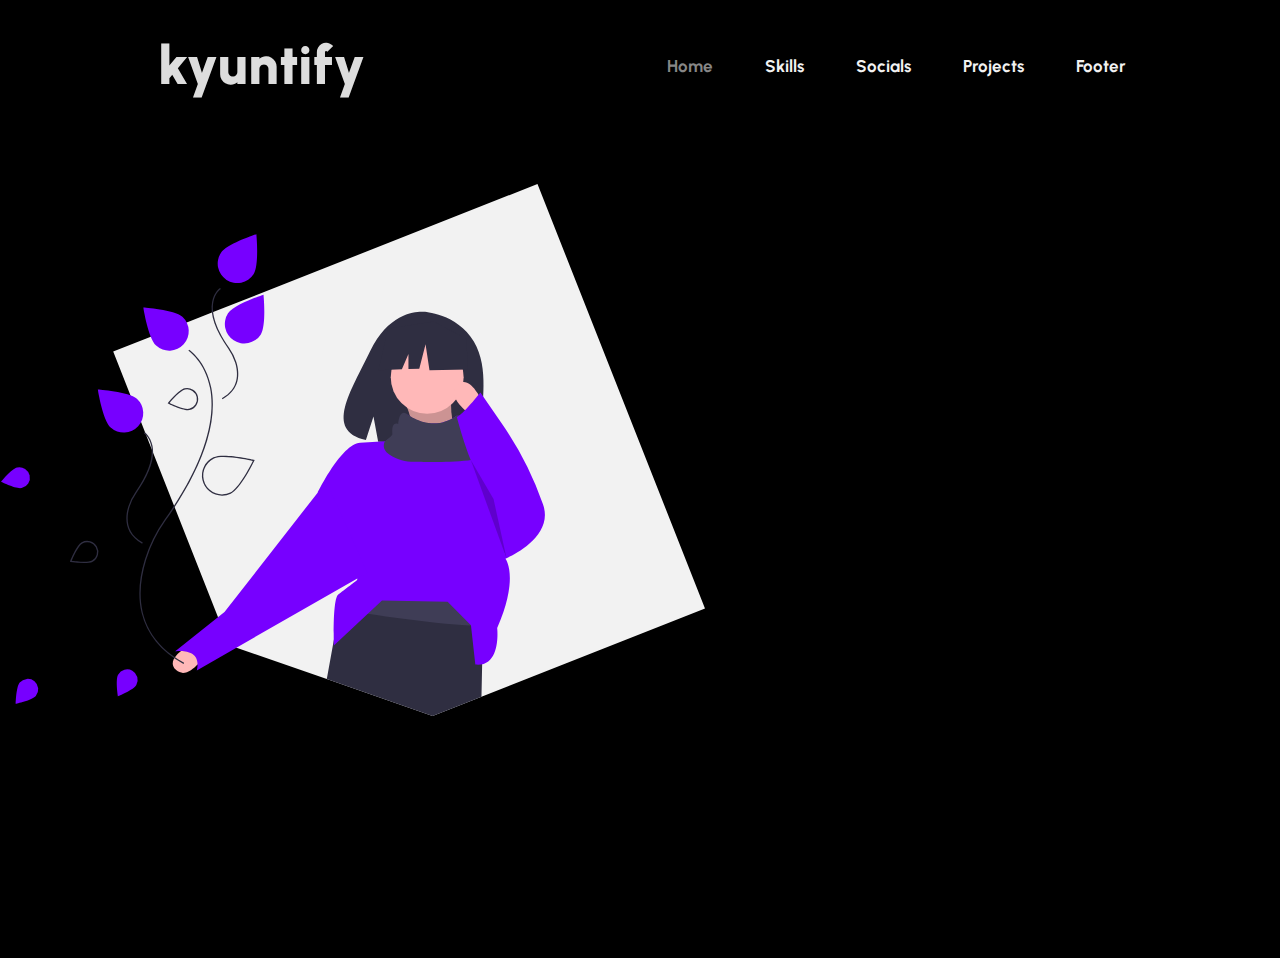
==== index.html @ 6872073b "Update index.html" ====
<!DOCTYPE html>
<html lang="en">
<head>
    <meta charset="UTF-8">
    <meta http-equiv="X-UA-Compatible" content="IE=edge">
    <meta name="viewport" content="width=device-width, initial-scale=1.0">
    <link rel="stylesheet" href="/css/styles.css">
    <link rel="icon" type="image/x-icon" href="/images/kyuntifylogo.png">
    <link type="text/css" rel="stylesheet" id="dark-mode-custom-link" style="transition-duration: 0.5s;">
    <link type="text/css" rel="stylesheet" id="dark-mode-general-link" style="transition-duration: 0.5s;">
    <style lang="en" type="text/css" id="dark-mode-custom-style" style="transition-duration: 0.5s;"></style>
    <style lang="en" type="text/css" id="dark-mode-native-style" style="transition-duration: 0.5s;"></style>
    <link rel="preconnect" href="https://fonts.googleapis.com">
<link rel="preconnect" href="https://fonts.gstatic.com" crossorigin>
<link href="https://fonts.googleapis.com/css2?family=Urbanist:wght@400;700;900&display=swap" rel="stylesheet">

<!-- Embed Properties -->
<meta name="theme-color" content="#36393f">
<!-- Primary Emb Properties -->
<title>Home</title>
<meta name="title" content="Kyuntify | About Kyung & more">
<meta name="description" content="A website about Kyung and for publicizing your projects.">
<!-- open graph / facebook -->
<meta property="og:type" content="website">
<meta property="og:url" content="https://kyung.tk/">
<meta property="og:title" content="Kyuntify | About kyung & more">
<meta property="og:description" content="A website about Kyung and for publicizing your projects.">
<!-- Twitter -->
<meta property="twitter:card" content="summary_large_image">
<meta property="twitter:url" content="https://kyung.tk/">
<meta property="twitter:title" content="Kyuntify | About kyung & more">
<meta property="twitter:description" content="A website about Kyung and for publicizing your projects.">

</head>
<body class="scroll">
    <!-- Navbar -->
    <section id="navbar">
    <div class="topnav">
        <div class="holder1">
        <span id="cont">kyuntify</span>
    </div>
    <div class="holder">
        <a href="#hero" class="active">Home</a>
        <a href="#skills"">Skills</a>
        <a href="#socials">Socials</a>
        <a href="/">Projects</a>
        <a href="/">Footer</a>
    </div>
    </div>
</section>
<!-- End of Navbar -->

<!-- Hero -->
<section id="hero">
    <div spellcheck="false" class="one">
        <h1 class="main-title">
                I'm not
                <a class="mt-highlight">just</a>
                <br>
                a programmer. 
                <br>
                I'm 
                <a class="mt-highlight">more</a>.
        </h1>
        <img class="imgmain" src="/images/mainimg.svg" alt="Fall Related" style="max-width: 50%;">
        </div>
    </section>
    <!-- End of Hero Section -->

    <!-- Skills -->
    <section id="skills">
        <div class="two">
            <h1 class="main-title">
                Slay uwu
            </h1>
        </div>
    </section>
</body>

<script src="/javascript/app.js"></script>
</body>
</html>
---- css/styles.css ----
* {
    margin: 0;
    padding: 0;
    box-sizing: border-box;
    font-family: 'Urbanist', sans-serif;
    background-color: #000;
}

*::selection {
    background-color: #fff;
    color: #000;
}

/* Custom ScrollBar*/

.scroll {
    overflow: overlay;
  }
  
  .scroll::-webkit-scrollbar {
    inline-size: 11px;
  }
  
  .scroll::-webkit-scrollbar-track {
  
  }
  
  .scroll::-webkit-scrollbar-thumb {
    background-image: linear-gradient(to bottom, #0000FF,#7700FF);
    border-radius: 10px;
    border-block: none;
    border: 4px solid transparent;
    background-clip: padding-box;
    -webkit-transition: border 0.2s ease;
  }
  
  .scroll::-webkit-scrollbar-thumb:hover {
    background: rgb(131, 130, 130);
    border-radius: 10px;
    border-block: none;
    inline-size: 13px;
    border: 2px solid transparent;
    background-clip: padding-box;
  }
  
  .scroll::-webkit-scrollbar:hover {
    background-color: #28282ece;
  }

  /* End of Custom ScrollBar */

  /* Navbar */

  .active2 {
    display: none;
  }
  
  .topnav2 a {
    display: none;
  }
  
  .text {
    color: #f2f2f2;
  }
  
  .hmater {
    width: 100vw;
  }
  
  .topnav {
    background-color: rgba(47, 37, 72, 0);
    font-family: 'Urbanist';
    font-weight: bold;
    display: grid;
    position: fixed;
    width: 100%;
    top: 0;
    left: 0;
    padding: 33px 0px;
    backdrop-filter: blur(0px);
    z-index: 2;
    transition: backdrop-filter 0.3s, background-color 0.3s ease;
  }
  
  .nav-scrolled {
    backdrop-filter: blur(20px);
    background-color: rgba(0,0,0,0.510);
  }
  
  .holder {
    width: fit-content;
    margin-right: 10vw;
    place-self: center end;
    grid-row: 2;
  }
  
  .holder1 {
    display: flex;
    font-size: 6vh;
    width: fit-content;
    margin-left: calc(10vw + 16px);
    place-self: center start;
    grid-row: 2;
  }
  
  .topnav a {
    float: left;
    color: #f2f2f2;
    text-align: center;
    padding: 6px 16px;
    text-decoration: none;
    font-size: 17px;
    margin: 0px 10px;
    border-radius: 20px;
    transition: all;
    transition-duration: 0.2s;
    transition-timing-function: ease-in-out;
  }
  
  .topnav a:hover {
    color: rgb(134, 134, 134);
    border-radius: 20px;
    transition: all;
    transition-duration: 0.2s;
    transition-timing-function: ease-in-out;
  }
  
  .topnav a.active {
    color: rgb(134, 134, 134);
    border-radius: 20px;
    box-shadow: 0px 2px 15px rgb(0, 0, 0);
    transition: all;
    transition-duration: 0.2s;
    transition-timing-function: ease-in-out;
  }
  
  #imghead {
    height: 30px;
    align-self: center;
  }
  
  #cont {
    align-self: center;
    padding-left: 14px;
    color: #ddd;
    font-weight: bolder;
  }

  /* End OF NAVBAR */

.one {
    margin-left: -100vh;
    padding: 0;
    display: flex;
    justify-content: center;
    align-items: center;
    min-height: 100vh;
    color: white;
}

.one a {
  color: #fff;
}

h1 {
    font-size: 10vw;
  }

body{
    display: grid;
    height: 100%;
    place-items: center;
    /* background: #000; */
  }

  .main-title {
    font-size: 3rem;
  }

  .mt-highlight {
    font-size: 3rem;
    font-weight: 800;
    outline: none;
    background: linear-gradient(135deg, #0000FF 0%, #7300ff 25%, #7700FF 50%, #A600FF 75%, #3A00A7 100%);
    background-size: 400%;
    -webkit-background-clip: text;
    -webkit-text-fill-color: transparent; 
    animation: animate 7.5s linear infinite;
  }

  @keyframes animate {
    to {
      background-position: 400%;
    }
  }
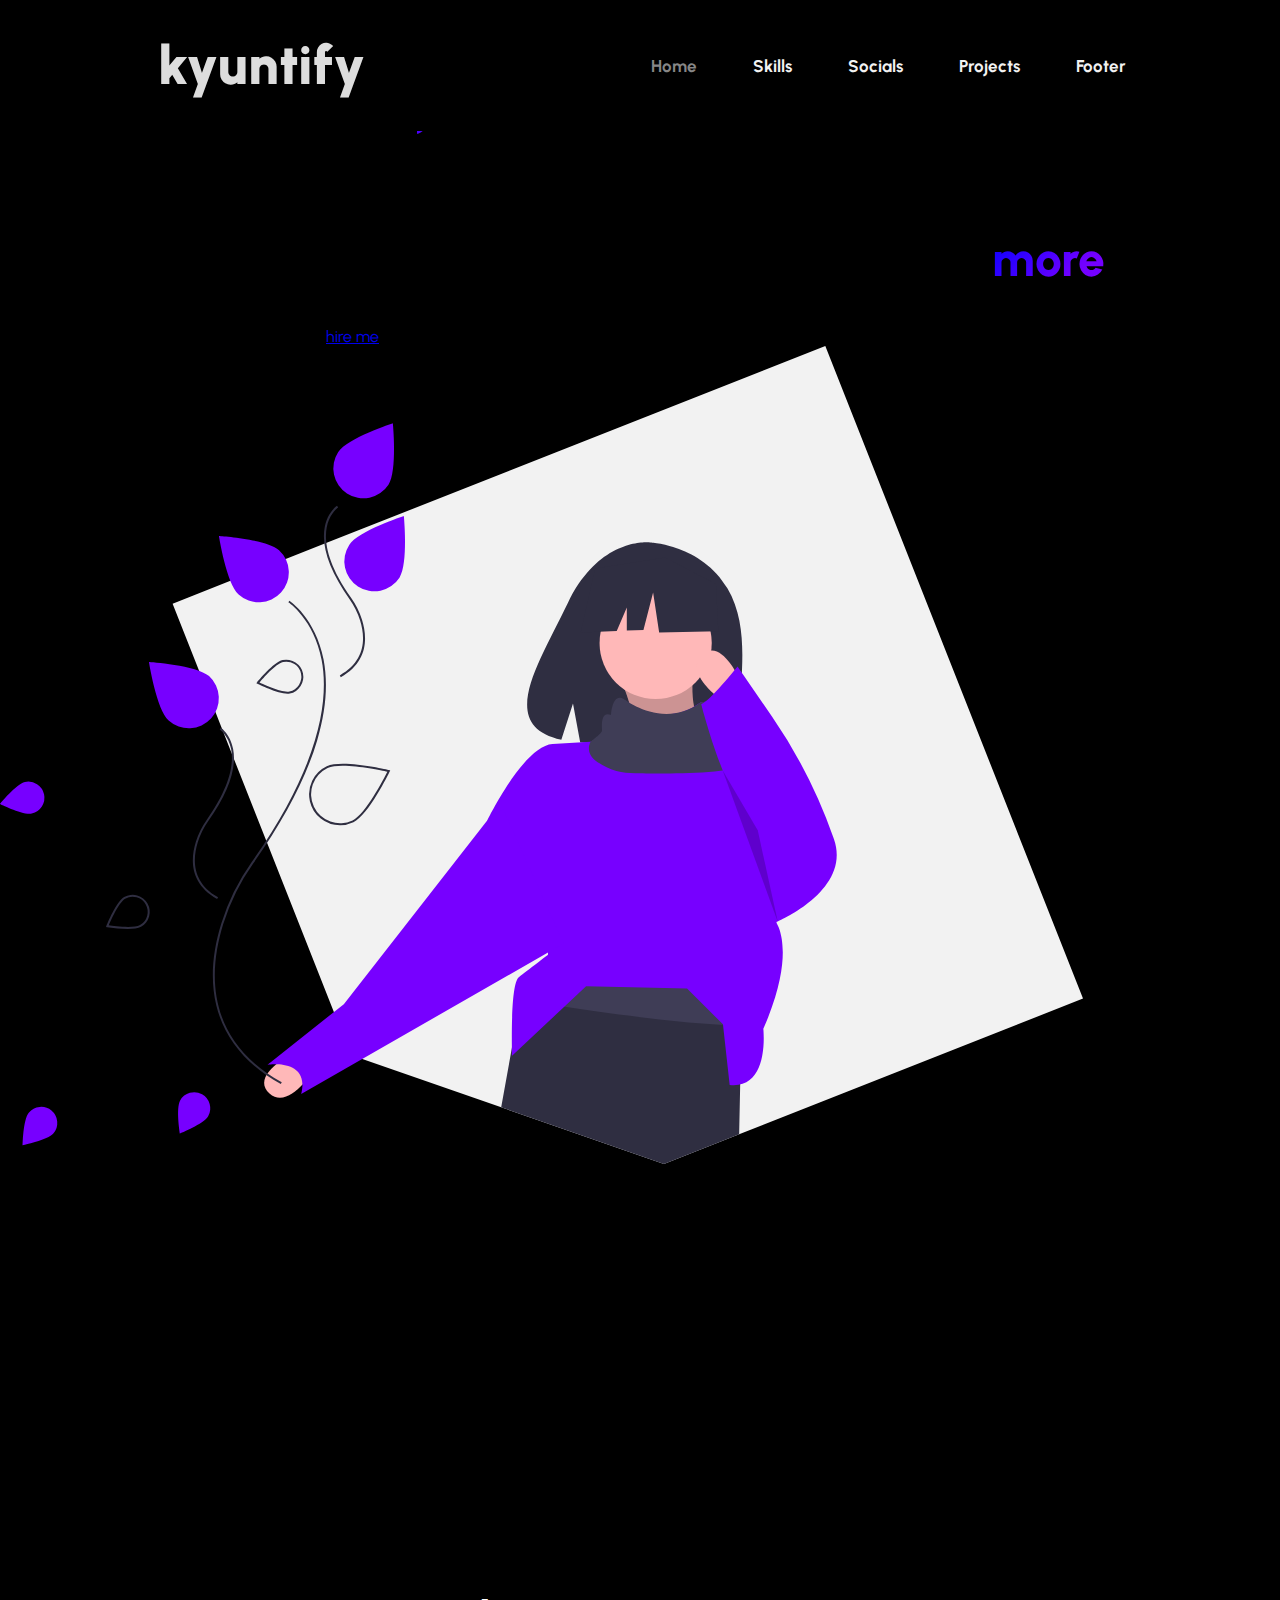
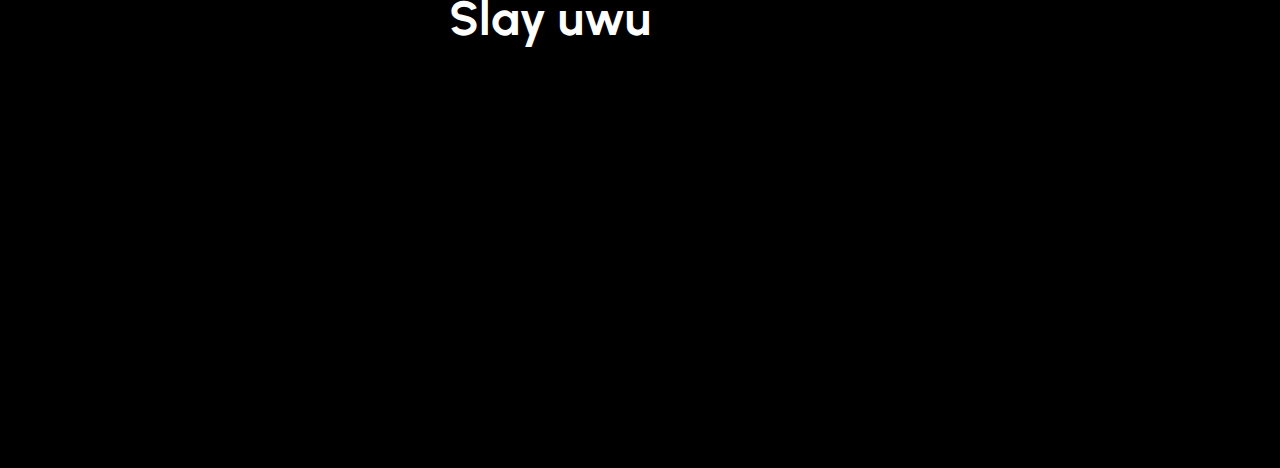
==== commit 656850d3: "Update index.html" ====
--- a/index.html
+++ b/index.html
@@ -13,6 +13,10 @@
     <link rel="preconnect" href="https://fonts.googleapis.com">
 <link rel="preconnect" href="https://fonts.gstatic.com" crossorigin>
 <link href="https://fonts.googleapis.com/css2?family=Urbanist:wght@400;700;900&display=swap" rel="stylesheet">
+<link rel="preconnect" href="https://fonts.googleapis.com">
+<link rel="preconnect" href="https://fonts.gstatic.com" crossorigin>
+<link href="https://fonts.googleapis.com/css2?family=Poppins&family=Urbanist:wght@400;700;900&display=swap" rel="stylesheet">
+
 
 <!-- Embed Properties -->
 <meta name="theme-color" content="#36393f">
@@ -52,19 +56,26 @@
 
 <!-- Hero -->
 <section id="hero">
-    <div spellcheck="false" class="one">
-        <h1 class="main-title">
-                I'm not
-                <a class="mt-highlight">just</a>
-                <br>
-                a programmer. 
-                <br>
-                I'm 
-                <a class="mt-highlight">more</a>.
+<div class="main">
+ <div class="main__container">
+     <div class="main__content">
+         <h1>I'm not
+            <a class="mt-highlight">just</a>
+            a programmer.
+            I'm
+            <a class="mt-highlight">more</a>.
         </h1>
-        <img class="imgmain" src="/images/mainimg.svg" alt="Fall Related" style="max-width: 50%;">
-        </div>
-    </section>
+         <p>I try to be funny y'all. I laugh at my own jokes. Hi I am Kyung. You can call me kyu!
+            I am a student based in Asia. I've been in the programming facilities for about 3 years now
+            (yesyes I have alot of experience thats why you should
+            <a href="/html/hire.html" class="mp-highlight">hire me</a>!) [Definitely Sponsored]</p>
+     </div>
+     <div class="main_img--container">
+         <img src="/images/mainimg.svg" alt="pic" id="main__img">
+     </div>
+ </div>
+</div>
+</section>
     <!-- End of Hero Section -->
 
     <!-- Skills -->
--- a/css/styles.css
+++ b/css/styles.css
@@ -68,7 +68,6 @@
   }
   
   .topnav {
-    background-color: rgba(47, 37, 72, 0);
     font-family: 'Urbanist';
     font-weight: bold;
     display: grid;
@@ -84,7 +83,6 @@
   
   .nav-scrolled {
     backdrop-filter: blur(20px);
-    background-color: rgba(0,0,0,0.510);
   }
   
   .holder {
@@ -104,7 +102,6 @@
   }
   
   .topnav a {
-    float: left;
     color: #f2f2f2;
     text-align: center;
     padding: 6px 16px;
@@ -146,10 +143,10 @@
     font-weight: bolder;
   }
 
-  /* End OF NAVBAR */
-
-.one {
-    margin-left: -100vh;
+  /* END OF NAVBAR */
+
+  /* Hero */
+  .one {
     padding: 0;
     display: flex;
     justify-content: center;
@@ -162,6 +159,11 @@
   color: #fff;
 }
 
+.imgmain {
+  padding-left: 10%;
+  padding-right: none;
+}
+
 h1 {
     font-size: 10vw;
   }
@@ -175,6 +177,7 @@
 
   .main-title {
     font-size: 3rem;
+    margin-left: -20vh;
   }
 
   .mt-highlight {
@@ -193,3 +196,17 @@
       background-position: 400%;
     }
   }
+
+  /* End of hero */
+
+  /* Skill */
+  .two {
+    padding: 0;
+    display: flex;
+    justify-content: center;
+    align-items: center;
+    min-height: 100vh;
+    color: white;
+}
+
+  /* End of Skill */
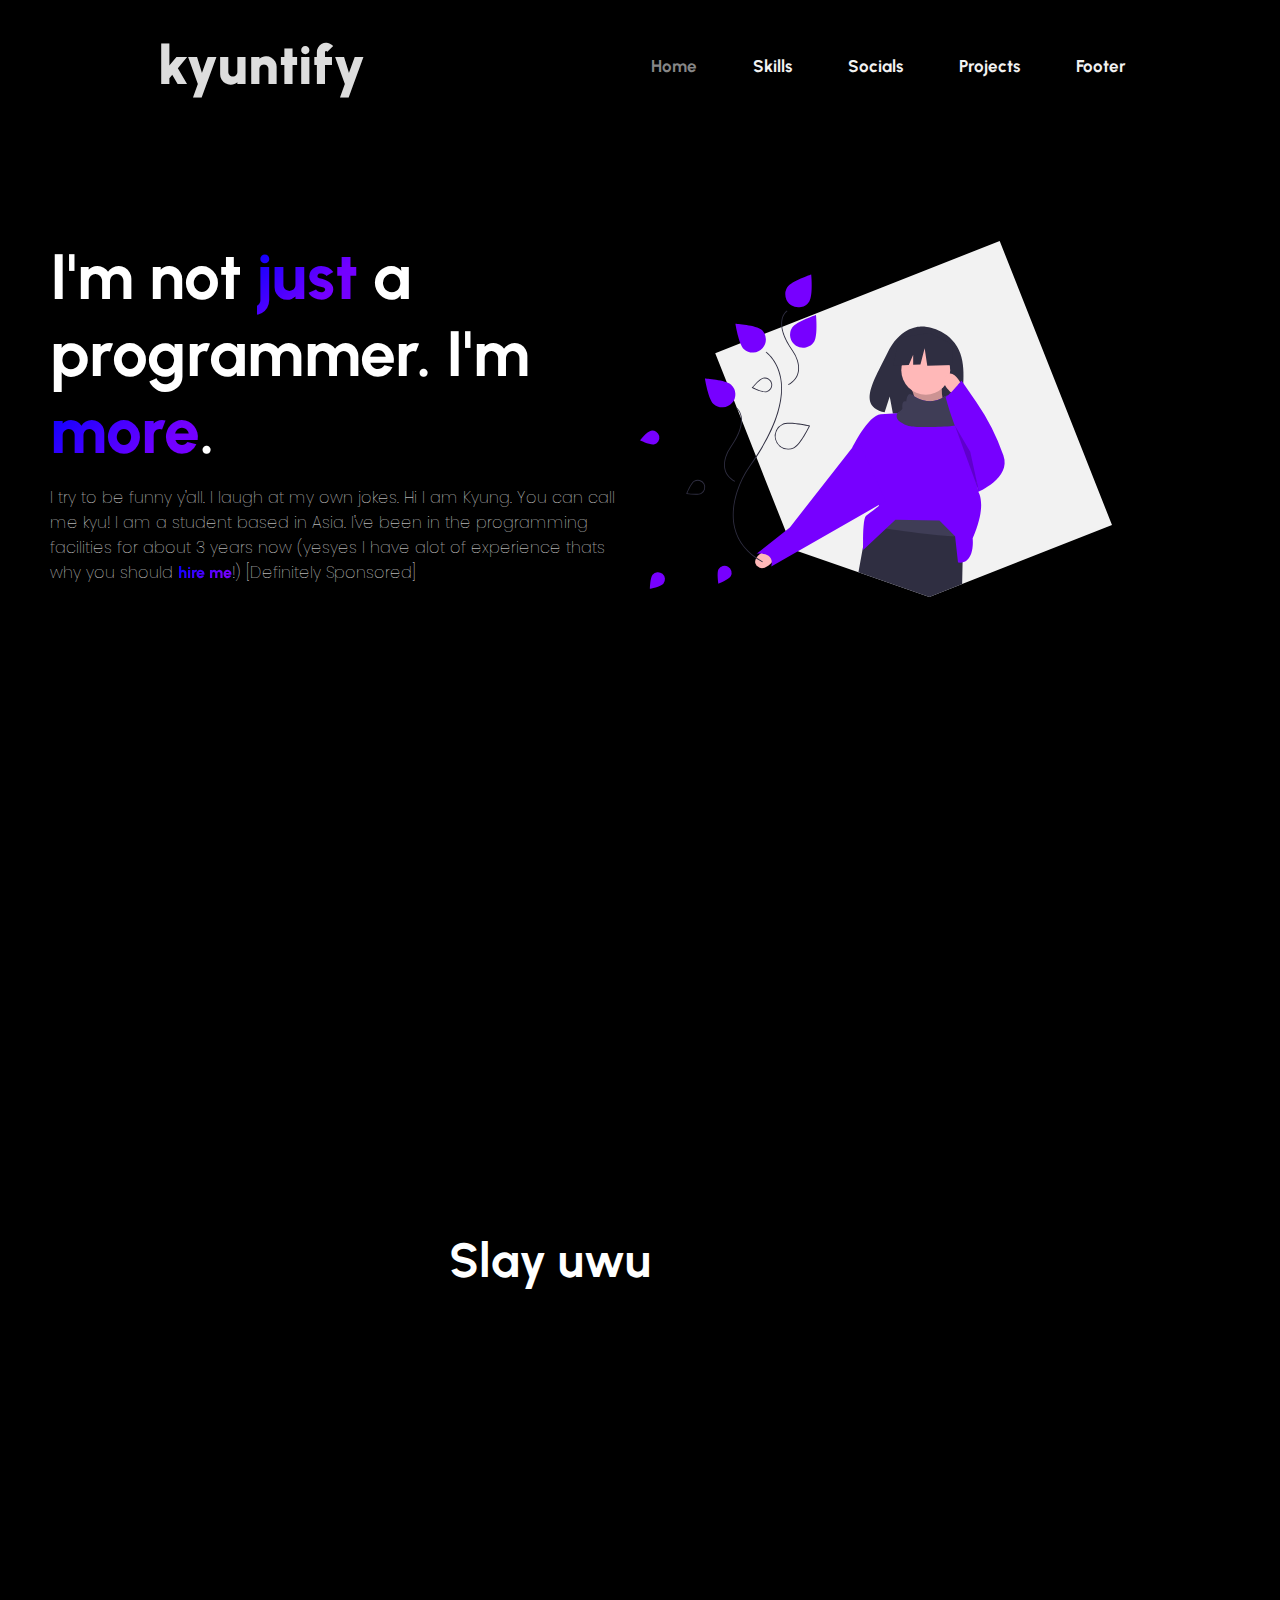
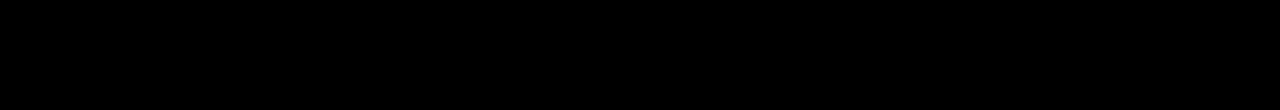
==== commit dff4b80c: "Update index.html" ====
--- a/index.html
+++ b/index.html
@@ -68,7 +68,7 @@
          <p>I try to be funny y'all. I laugh at my own jokes. Hi I am Kyung. You can call me kyu!
             I am a student based in Asia. I've been in the programming facilities for about 3 years now
             (yesyes I have alot of experience thats why you should
-            <a href="/html/hire.html" class="mp-highlight">hire me</a>!) [Definitely Sponsored]</p>
+            <a href="hire.html" class="mp-highlight">hire me</a>!) [Definitely Sponsored]</p>
      </div>
      <div class="main_img--container">
          <img src="/images/mainimg.svg" alt="pic" id="main__img">
--- a/css/styles.css
+++ b/css/styles.css
@@ -2,7 +2,7 @@
     margin: 0;
     padding: 0;
     box-sizing: border-box;
-    font-family: 'Urbanist', sans-serif;
+    font-family: 'Urbanist', 'Poppins', sans-serif;
     background-color: #000;
 }
 
@@ -10,6 +10,14 @@
     background-color: #fff;
     color: #000;
 }
+
+/* Animations */
+
+html {
+  scroll-behavior: smooth;
+}
+
+/* End Of Animations */
 
 /* Custom ScrollBar*/
 
@@ -181,7 +189,7 @@
   }
 
   .mt-highlight {
-    font-size: 3rem;
+    font-size: 4rem;
     font-weight: 800;
     outline: none;
     background: linear-gradient(135deg, #0000FF 0%, #7300ff 25%, #7700FF 50%, #A600FF 75%, #3A00A7 100%);
@@ -191,10 +199,30 @@
     animation: animate 7.5s linear infinite;
   }
 
+  .mp-highlight {
+    font-weight: 800;
+    outline: none;
+    background: linear-gradient(135deg, #0000FF 0%, #7300ff 25%, #7700FF 50%, #A600FF 75%, #3A00A7 100%);
+    background-size: 400%;
+    -webkit-background-clip: text;
+    -webkit-text-fill-color: transparent; 
+    animation: animate 7.5s linear infinite;
+  }
+
+  .mp {
+    margin-top: 1.5rem;
+  }
+
   @keyframes animate {
     to {
       background-position: 400%;
     }
+  }
+
+  .mp {
+    display: block;
+    align-items: center;
+    justify-content: center;
   }
 
   /* End of hero */
@@ -210,3 +238,141 @@
 }
 
   /* End of Skill */
+
+  /* Tsting Hero */
+
+.main__container {
+    display: grid;
+    grid-template-columns: 1fr 1fr;
+    align-items: center;
+    justify-self: center;
+    margin: 0 auto;
+    height: 90vh;
+    color: #fff;
+    z-index: 1;
+    width: 100%;
+    max-width: 1300px;
+    padding: 0 50px
+}
+
+.main__content h1 {
+    margin-top: 2rem;
+    font-size: 4rem;
+    color: #fff;
+    background-size: 100%;
+}
+
+
+.main__content p {
+    margin-top: 1rem;
+    margin-bottom: 20px;
+    font-size: 2ren;
+    font-family: 'Poppins';
+    font-weight: 100;
+    color: #fff
+}
+
+
+.main__btn {
+    font-size: 1ren;
+    background-image: linear-gradient(to top, #f77862 0%, #f35196 100%);
+    padding: 14px 32px;
+    border: none;
+    border-radius: 4px;
+    color: #fff;
+    margin-top: 2ren;
+    cursor: pointer;
+    position: relative;
+    transition: all 0.35s;
+    outline: none;
+}
+
+.main__btn a {
+    position: relative;
+    z-index: 2;
+    color: #fff;
+    text-decoration: none;
+}
+
+.main__btn:after {
+    position: absolute;
+    content: '';
+    top: 0;
+    left: 0;
+    width: 0;
+    height: 100%;
+    background: #4837ff;
+    transition: all 0.35s;
+    border-radius: 4px;
+}
+
+.main__btn:hover {
+    color: #fff;
+}
+
+.main_btn:hover:after {
+    width: 100%;
+}
+
+.main__img--container {
+    text-align: center;
+}
+
+#main__img {
+    margin-top: 2rem;
+    height: 80%;
+    width: 80%;
+}
+
+@media screen and (max-width: 768px) {
+    .main__container {
+        display: grid;
+        grid-template-columns: auto;
+        align-items: center;
+        width: 100%;
+        margin: 0 auto;
+        height: 90vh;
+    }
+
+    .main__content {
+        text-align: center;
+        margin-bottom: 4rem;
+    }
+
+    .main__content h1 {
+        font-size: 2.5rem;
+        margin-top: 2rem;
+    }
+
+    .main__content h2 {
+        font-size: 3rem;
+    }
+
+    .main__content p {
+        margin-top: 1rem;
+        font-size: 1.5rem;
+    }
+}
+
+@media screen and (max-width: 480px) {
+    .main__content h1 {
+        font-size: 2rem;
+        margin-top: 3rem;
+    }
+
+    .main__content h2 {
+        font-size: 2rem;
+    }
+
+    .main__content p {
+        margin-top: 2rem;
+        font-size: 1.5rem;
+    }
+
+    .main__btn {
+        padding: 12px 36px;
+        margin: 2.5rem 0;
+    }
+}
+
+  /* End of test */
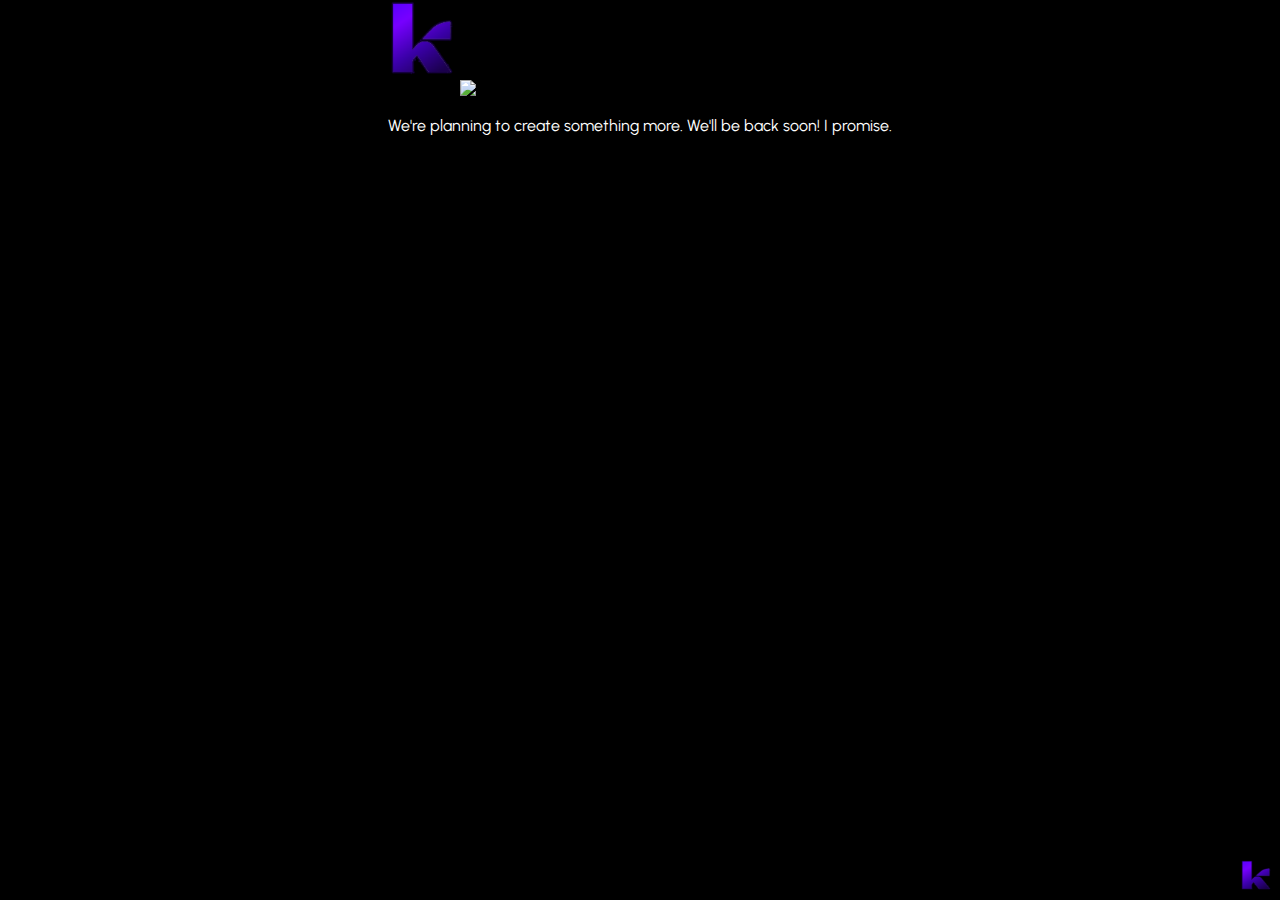
==== commit 7413de80: "Update index.html" ====
--- a/index.html
+++ b/index.html
@@ -37,55 +37,25 @@
 
 </head>
 <body class="scroll">
-    <!-- Navbar -->
-    <section id="navbar">
-    <div class="topnav">
-        <div class="holder1">
-        <span id="cont">kyuntify</span>
+<div class="gowrapper">
+    <div class="startofsthnew">
+        <img src="/images/kyuntifylogo.png" style="max-height: 5rem;
+        margin-bottom: 1rem;">
+        <img src="/images/stargaze.png" style="max-height: 5rem;
+        max-width: 110vw;">
+        <p style="margin-top: 1rem;
+        text-align: center;
+        color: #fff;">
+            We're planning to create something more. We'll be back soon! I promise.
+        </p>
     </div>
-    <div class="holder">
-        <a href="#hero" class="active">Home</a>
-        <a href="#skills"">Skills</a>
-        <a href="#socials">Socials</a>
-        <a href="/">Projects</a>
-        <a href="/">Footer</a>
-    </div>
-    </div>
-</section>
-<!-- End of Navbar -->
-
-<!-- Hero -->
-<section id="hero">
-<div class="main">
- <div class="main__container">
-     <div class="main__content">
-         <h1>I'm not
-            <a class="mt-highlight">just</a>
-            a programmer.
-            I'm
-            <a class="mt-highlight">more</a>.
-        </h1>
-         <p>I try to be funny y'all. I laugh at my own jokes. Hi I am Kyung. You can call me kyu!
-            I am a student based in Asia. I've been in the programming facilities for about 3 years now
-            (yesyes I have alot of experience thats why you should
-            <a href="hire.html" class="mp-highlight">hire me</a>!) [Definitely Sponsored]</p>
-     </div>
-     <div class="main_img--container">
-         <img src="/images/mainimg.svg" alt="pic" id="main__img">
-     </div>
- </div>
+    <img src="/images/kyuntifylogo.png" style="position: absolute;
+    bottom: 0.5rem;
+    right: 0.5rem;
+    width: 2rem;
+    height: 2rem;
+    cursor: pointer;">
 </div>
-</section>
-    <!-- End of Hero Section -->
-
-    <!-- Skills -->
-    <section id="skills">
-        <div class="two">
-            <h1 class="main-title">
-                Slay uwu
-            </h1>
-        </div>
-    </section>
 </body>
 
 <script src="/javascript/app.js"></script>
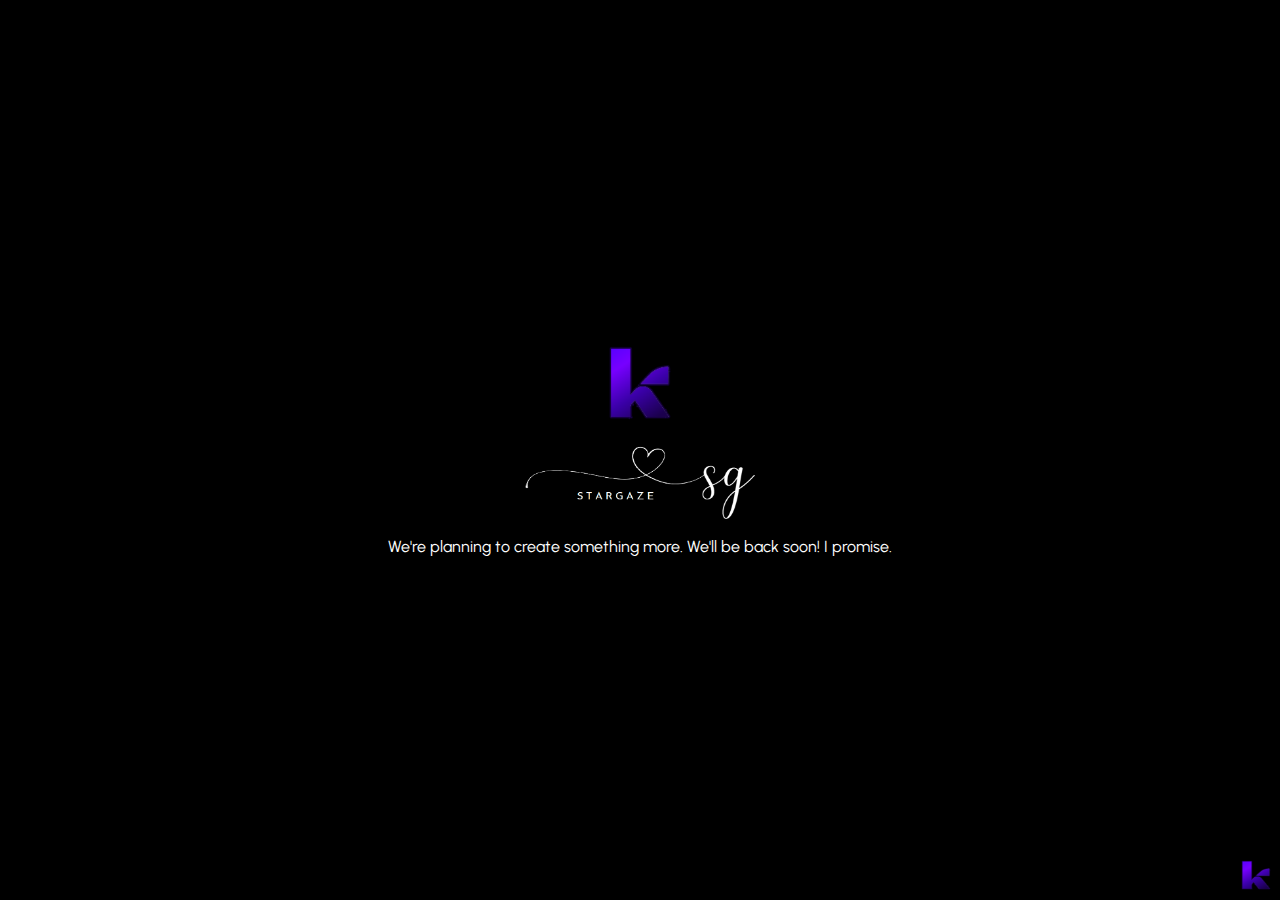
==== commit b741cfc3: "Update index.html" ====
--- a/index.html
+++ b/index.html
@@ -21,7 +21,7 @@
 <!-- Embed Properties -->
 <meta name="theme-color" content="#36393f">
 <!-- Primary Emb Properties -->
-<title>Home</title>
+<title>We will be back! | Kyuntify </title>
 <meta name="title" content="Kyuntify | About Kyung & more">
 <meta name="description" content="A website about Kyung and for publicizing your projects.">
 <!-- open graph / facebook -->
--- a/css/styles.css
+++ b/css/styles.css
@@ -1,14 +1,14 @@
 * {
-    margin: 0;
-    padding: 0;
-    box-sizing: border-box;
-    font-family: 'Urbanist', 'Poppins', sans-serif;
-    background-color: #000;
+  margin: 0;
+  padding: 0;
+  box-sizing: border-box;
+  font-family: "Urbanist", "Poppins", sans-serif;
+  background-color: #000;
 }
 
 *::selection {
-    background-color: #fff;
-    color: #000;
+  background-color: #fff;
+  color: #000;
 }
 
 /* Animations */
@@ -22,145 +22,144 @@
 /* Custom ScrollBar*/
 
 .scroll {
-    overflow: overlay;
-  }
-  
-  .scroll::-webkit-scrollbar {
-    inline-size: 11px;
-  }
-  
-  .scroll::-webkit-scrollbar-track {
-  
-  }
-  
-  .scroll::-webkit-scrollbar-thumb {
-    background-image: linear-gradient(to bottom, #0000FF,#7700FF);
-    border-radius: 10px;
-    border-block: none;
-    border: 4px solid transparent;
-    background-clip: padding-box;
-    -webkit-transition: border 0.2s ease;
-  }
-  
-  .scroll::-webkit-scrollbar-thumb:hover {
-    background: rgb(131, 130, 130);
-    border-radius: 10px;
-    border-block: none;
-    inline-size: 13px;
-    border: 2px solid transparent;
-    background-clip: padding-box;
-  }
-  
-  .scroll::-webkit-scrollbar:hover {
-    background-color: #28282ece;
-  }
-
-  /* End of Custom ScrollBar */
-
-  /* Navbar */
-
-  .active2 {
-    display: none;
-  }
-  
-  .topnav2 a {
-    display: none;
-  }
-  
-  .text {
-    color: #f2f2f2;
-  }
-  
-  .hmater {
-    width: 100vw;
-  }
-  
-  .topnav {
-    font-family: 'Urbanist';
-    font-weight: bold;
-    display: grid;
-    position: fixed;
-    width: 100%;
-    top: 0;
-    left: 0;
-    padding: 33px 0px;
-    backdrop-filter: blur(0px);
-    z-index: 2;
-    transition: backdrop-filter 0.3s, background-color 0.3s ease;
-  }
-  
-  .nav-scrolled {
-    backdrop-filter: blur(20px);
-  }
-  
-  .holder {
-    width: fit-content;
-    margin-right: 10vw;
-    place-self: center end;
-    grid-row: 2;
-  }
-  
-  .holder1 {
-    display: flex;
-    font-size: 6vh;
-    width: fit-content;
-    margin-left: calc(10vw + 16px);
-    place-self: center start;
-    grid-row: 2;
-  }
-  
-  .topnav a {
-    color: #f2f2f2;
-    text-align: center;
-    padding: 6px 16px;
-    text-decoration: none;
-    font-size: 17px;
-    margin: 0px 10px;
-    border-radius: 20px;
-    transition: all;
-    transition-duration: 0.2s;
-    transition-timing-function: ease-in-out;
-  }
-  
-  .topnav a:hover {
-    color: rgb(134, 134, 134);
-    border-radius: 20px;
-    transition: all;
-    transition-duration: 0.2s;
-    transition-timing-function: ease-in-out;
-  }
-  
-  .topnav a.active {
-    color: rgb(134, 134, 134);
-    border-radius: 20px;
-    box-shadow: 0px 2px 15px rgb(0, 0, 0);
-    transition: all;
-    transition-duration: 0.2s;
-    transition-timing-function: ease-in-out;
-  }
-  
-  #imghead {
-    height: 30px;
-    align-self: center;
-  }
-  
-  #cont {
-    align-self: center;
-    padding-left: 14px;
-    color: #ddd;
-    font-weight: bolder;
-  }
-
-  /* END OF NAVBAR */
-
-  /* Hero */
-  .one {
-    padding: 0;
-    display: flex;
-    justify-content: center;
-    align-items: center;
-    min-height: 100vh;
-    color: white;
+  overflow: overlay;
+}
+
+.scroll::-webkit-scrollbar {
+  inline-size: 11px;
+}
+
+.scroll::-webkit-scrollbar-track {
+}
+
+.scroll::-webkit-scrollbar-thumb {
+  background-image: linear-gradient(to bottom, #0000ff, #7700ff);
+  border-radius: 10px;
+  border-block: none;
+  border: 4px solid transparent;
+  background-clip: padding-box;
+  -webkit-transition: border 0.2s ease;
+}
+
+.scroll::-webkit-scrollbar-thumb:hover {
+  background: rgb(131, 130, 130);
+  border-radius: 10px;
+  border-block: none;
+  inline-size: 13px;
+  border: 2px solid transparent;
+  background-clip: padding-box;
+}
+
+.scroll::-webkit-scrollbar:hover {
+  background-color: #28282ece;
+}
+
+/* End of Custom ScrollBar */
+
+/* Navbar */
+
+.active2 {
+  display: none;
+}
+
+.topnav2 a {
+  display: none;
+}
+
+.text {
+  color: #f2f2f2;
+}
+
+.hmater {
+  width: 100vw;
+}
+
+.topnav {
+  font-family: "Urbanist";
+  font-weight: bold;
+  display: grid;
+  position: fixed;
+  width: 100%;
+  top: 0;
+  left: 0;
+  padding: 33px 0px;
+  backdrop-filter: blur(0px);
+  z-index: 2;
+  transition: backdrop-filter 0.3s, background-color 0.3s ease;
+}
+
+.nav-scrolled {
+  backdrop-filter: blur(20px);
+}
+
+.holder {
+  width: fit-content;
+  margin-right: 10vw;
+  place-self: center end;
+  grid-row: 2;
+}
+
+.holder1 {
+  display: flex;
+  font-size: 6vh;
+  width: fit-content;
+  margin-left: calc(10vw + 16px);
+  place-self: center start;
+  grid-row: 2;
+}
+
+.topnav a {
+  color: #f2f2f2;
+  text-align: center;
+  padding: 6px 16px;
+  text-decoration: none;
+  font-size: 17px;
+  margin: 0px 10px;
+  border-radius: 20px;
+  transition: all;
+  transition-duration: 0.2s;
+  transition-timing-function: ease-in-out;
+}
+
+.topnav a:hover {
+  color: rgb(134, 134, 134);
+  border-radius: 20px;
+  transition: all;
+  transition-duration: 0.2s;
+  transition-timing-function: ease-in-out;
+}
+
+.topnav a.active {
+  color: rgb(134, 134, 134);
+  border-radius: 20px;
+  box-shadow: 0px 2px 15px rgb(0, 0, 0);
+  transition: all;
+  transition-duration: 0.2s;
+  transition-timing-function: ease-in-out;
+}
+
+#imghead {
+  height: 30px;
+  align-self: center;
+}
+
+#cont {
+  align-self: center;
+  padding-left: 14px;
+  color: #ddd;
+  font-weight: bolder;
+}
+
+/* END OF NAVBAR */
+
+/* Hero */
+.one {
+  padding: 0;
+  display: flex;
+  justify-content: center;
+  align-items: center;
+  min-height: 100vh;
+  color: white;
 }
 
 .one a {
@@ -173,206 +172,241 @@
 }
 
 h1 {
-    font-size: 10vw;
-  }
-
-body{
+  font-size: 10vw;
+}
+
+body {
+  display: grid;
+  height: 100%;
+  place-items: center;
+  /* background: #000; */
+}
+
+.main-title {
+  font-size: 3rem;
+  margin-left: -20vh;
+}
+
+.mt-highlight {
+  font-size: 4rem;
+  font-weight: 800;
+  outline: none;
+  background: linear-gradient(
+    135deg,
+    #0000ff 0%,
+    #7300ff 25%,
+    #7700ff 50%,
+    #a600ff 75%,
+    #3a00a7 100%
+  );
+  background-size: 400%;
+  -webkit-background-clip: text;
+  -webkit-text-fill-color: transparent;
+  animation: animate 7.5s linear infinite;
+}
+
+.mp-highlight {
+  font-weight: 800;
+  outline: none;
+  background: linear-gradient(
+    135deg,
+    #0000ff 0%,
+    #7300ff 25%,
+    #7700ff 50%,
+    #a600ff 75%,
+    #3a00a7 100%
+  );
+  background-size: 400%;
+  -webkit-background-clip: text;
+  -webkit-text-fill-color: transparent;
+  animation: animate 7.5s linear infinite;
+}
+
+.mp {
+  margin-top: 1.5rem;
+}
+
+@keyframes animate {
+  to {
+    background-position: 400%;
+  }
+}
+
+.mp {
+  display: block;
+  align-items: center;
+  justify-content: center;
+}
+
+/* End of hero */
+
+/* Skill */
+.two {
+  padding: 0;
+  display: flex;
+  justify-content: center;
+  align-items: center;
+  min-height: 100vh;
+  color: white;
+}
+
+/* End of Skill */
+
+/* Tsting Hero */
+
+.main__container {
+  display: grid;
+  grid-template-columns: 1fr 1fr;
+  align-items: center;
+  justify-self: center;
+  margin: 0 auto;
+  height: 90vh;
+  color: #fff;
+  z-index: 1;
+  width: 100%;
+  max-width: 1300px;
+  padding: 0 50px;
+}
+
+.main__content h1 {
+  margin-top: 2rem;
+  font-size: 4rem;
+  color: #fff;
+  background-size: 100%;
+}
+
+.main__content p {
+  margin-top: 1rem;
+  margin-bottom: 20px;
+  font-size: 2ren;
+  font-family: "Poppins";
+  font-weight: 100;
+  color: #fff;
+}
+
+.main__btn {
+  font-size: 1ren;
+  background-image: linear-gradient(to top, #f77862 0%, #f35196 100%);
+  padding: 14px 32px;
+  border: none;
+  border-radius: 4px;
+  color: #fff;
+  margin-top: 2ren;
+  cursor: pointer;
+  position: relative;
+  transition: all 0.35s;
+  outline: none;
+}
+
+.main__btn a {
+  position: relative;
+  z-index: 2;
+  color: #fff;
+  text-decoration: none;
+}
+
+.main__btn:after {
+  position: absolute;
+  content: "";
+  top: 0;
+  left: 0;
+  width: 0;
+  height: 100%;
+  background: #4837ff;
+  transition: all 0.35s;
+  border-radius: 4px;
+}
+
+.main__btn:hover {
+  color: #fff;
+}
+
+.main_btn:hover:after {
+  width: 100%;
+}
+
+.main__img--container {
+  text-align: center;
+}
+
+#main__img {
+  margin-top: 2rem;
+  height: 80%;
+  width: 80%;
+}
+
+@media screen and (max-width: 768px) {
+  .main__container {
     display: grid;
-    height: 100%;
-    place-items: center;
-    /* background: #000; */
-  }
-
-  .main-title {
-    font-size: 3rem;
-    margin-left: -20vh;
-  }
-
-  .mt-highlight {
-    font-size: 4rem;
-    font-weight: 800;
-    outline: none;
-    background: linear-gradient(135deg, #0000FF 0%, #7300ff 25%, #7700FF 50%, #A600FF 75%, #3A00A7 100%);
-    background-size: 400%;
-    -webkit-background-clip: text;
-    -webkit-text-fill-color: transparent; 
-    animation: animate 7.5s linear infinite;
-  }
-
-  .mp-highlight {
-    font-weight: 800;
-    outline: none;
-    background: linear-gradient(135deg, #0000FF 0%, #7300ff 25%, #7700FF 50%, #A600FF 75%, #3A00A7 100%);
-    background-size: 400%;
-    -webkit-background-clip: text;
-    -webkit-text-fill-color: transparent; 
-    animation: animate 7.5s linear infinite;
-  }
-
-  .mp {
-    margin-top: 1.5rem;
-  }
-
-  @keyframes animate {
-    to {
-      background-position: 400%;
-    }
-  }
-
-  .mp {
-    display: block;
+    grid-template-columns: auto;
     align-items: center;
-    justify-content: center;
-  }
-
-  /* End of hero */
-
-  /* Skill */
-  .two {
-    padding: 0;
-    display: flex;
-    justify-content: center;
-    align-items: center;
-    min-height: 100vh;
-    color: white;
-}
-
-  /* End of Skill */
-
-  /* Tsting Hero */
-
-.main__container {
-    display: grid;
-    grid-template-columns: 1fr 1fr;
-    align-items: center;
-    justify-self: center;
+    width: 100%;
     margin: 0 auto;
     height: 90vh;
-    color: #fff;
-    z-index: 1;
-    width: 100%;
-    max-width: 1300px;
-    padding: 0 50px
-}
-
-.main__content h1 {
+  }
+
+  .main__content {
+    text-align: center;
+    margin-bottom: 4rem;
+  }
+
+  .main__content h1 {
+    font-size: 2.5rem;
     margin-top: 2rem;
-    font-size: 4rem;
-    color: #fff;
-    background-size: 100%;
-}
-
-
-.main__content p {
+  }
+
+  .main__content h2 {
+    font-size: 3rem;
+  }
+
+  .main__content p {
     margin-top: 1rem;
-    margin-bottom: 20px;
-    font-size: 2ren;
-    font-family: 'Poppins';
-    font-weight: 100;
-    color: #fff
-}
-
-
-.main__btn {
-    font-size: 1ren;
-    background-image: linear-gradient(to top, #f77862 0%, #f35196 100%);
-    padding: 14px 32px;
-    border: none;
-    border-radius: 4px;
-    color: #fff;
-    margin-top: 2ren;
-    cursor: pointer;
-    position: relative;
-    transition: all 0.35s;
-    outline: none;
-}
-
-.main__btn a {
-    position: relative;
-    z-index: 2;
-    color: #fff;
-    text-decoration: none;
-}
-
-.main__btn:after {
-    position: absolute;
-    content: '';
-    top: 0;
-    left: 0;
-    width: 0;
-    height: 100%;
-    background: #4837ff;
-    transition: all 0.35s;
-    border-radius: 4px;
-}
-
-.main__btn:hover {
-    color: #fff;
-}
-
-.main_btn:hover:after {
-    width: 100%;
-}
-
-.main__img--container {
-    text-align: center;
-}
-
-#main__img {
+    font-size: 1.5rem;
+  }
+}
+
+@media screen and (max-width: 480px) {
+  .main__content h1 {
+    font-size: 2rem;
+    margin-top: 3rem;
+  }
+
+  .main__content h2 {
+    font-size: 2rem;
+  }
+
+  .main__content p {
     margin-top: 2rem;
-    height: 80%;
-    width: 80%;
-}
-
-@media screen and (max-width: 768px) {
-    .main__container {
-        display: grid;
-        grid-template-columns: auto;
-        align-items: center;
-        width: 100%;
-        margin: 0 auto;
-        height: 90vh;
-    }
-
-    .main__content {
-        text-align: center;
-        margin-bottom: 4rem;
-    }
-
-    .main__content h1 {
-        font-size: 2.5rem;
-        margin-top: 2rem;
-    }
-
-    .main__content h2 {
-        font-size: 3rem;
-    }
-
-    .main__content p {
-        margin-top: 1rem;
-        font-size: 1.5rem;
-    }
-}
-
-@media screen and (max-width: 480px) {
-    .main__content h1 {
-        font-size: 2rem;
-        margin-top: 3rem;
-    }
-
-    .main__content h2 {
-        font-size: 2rem;
-    }
-
-    .main__content p {
-        margin-top: 2rem;
-        font-size: 1.5rem;
-    }
-
-    .main__btn {
-        padding: 12px 36px;
-        margin: 2.5rem 0;
-    }
-}
-
-  /* End of test */
+    font-size: 1.5rem;
+  }
+
+  .main__btn {
+    padding: 12px 36px;
+    margin: 2.5rem 0;
+  }
+}
+
+/* End of test */
+
+/* start of update msg */
+
+.gowrapper {
+  display: grid;
+  height: 100vh;
+  width: 100vw;
+  place-items: center;
+  grid-template-columns: 100%;
+  padding: 0;
+  max-width: none;
+  justify-content: center;
+  align-content: center;
+}
+
+.startofsthnew {
+  display: flex;
+  flex-direction: column;
+  justify-content: center;
+  align-items: center;
+}
+
+/* end of update msg */
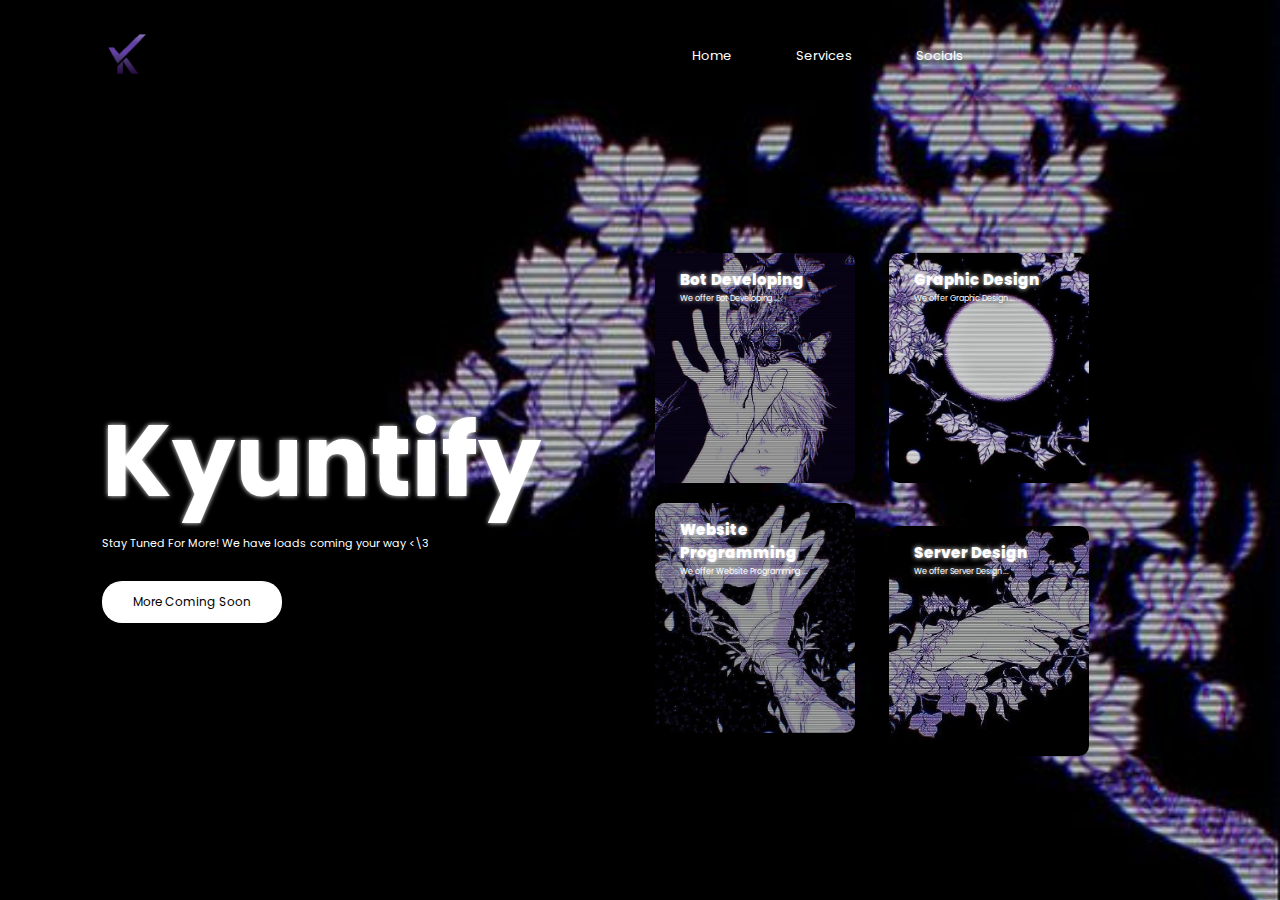
==== commit 96481298: "Rename home.html to index.html" ====
--- a/index.html
+++ b/index.html
@@ -1,63 +1,60 @@
 <!DOCTYPE html>
 <html lang="en">
-<head>
-    <meta charset="UTF-8">
-    <meta http-equiv="X-UA-Compatible" content="IE=edge">
-    <meta name="viewport" content="width=device-width, initial-scale=1.0">
-    <link rel="stylesheet" href="/css/styles.css">
-    <link rel="icon" type="image/x-icon" href="/images/kyuntifylogo.png">
-    <link type="text/css" rel="stylesheet" id="dark-mode-custom-link" style="transition-duration: 0.5s;">
-    <link type="text/css" rel="stylesheet" id="dark-mode-general-link" style="transition-duration: 0.5s;">
-    <style lang="en" type="text/css" id="dark-mode-custom-style" style="transition-duration: 0.5s;"></style>
-    <style lang="en" type="text/css" id="dark-mode-native-style" style="transition-duration: 0.5s;"></style>
-    <link rel="preconnect" href="https://fonts.googleapis.com">
-<link rel="preconnect" href="https://fonts.gstatic.com" crossorigin>
-<link href="https://fonts.googleapis.com/css2?family=Urbanist:wght@400;700;900&display=swap" rel="stylesheet">
-<link rel="preconnect" href="https://fonts.googleapis.com">
-<link rel="preconnect" href="https://fonts.gstatic.com" crossorigin>
-<link href="https://fonts.googleapis.com/css2?family=Poppins&family=Urbanist:wght@400;700;900&display=swap" rel="stylesheet">
-
-
-<!-- Embed Properties -->
-<meta name="theme-color" content="#36393f">
-<!-- Primary Emb Properties -->
-<title>We will be back! | Kyuntify </title>
-<meta name="title" content="Kyuntify | About Kyung & more">
-<meta name="description" content="A website about Kyung and for publicizing your projects.">
-<!-- open graph / facebook -->
-<meta property="og:type" content="website">
-<meta property="og:url" content="https://kyung.tk/">
-<meta property="og:title" content="Kyuntify | About kyung & more">
-<meta property="og:description" content="A website about Kyung and for publicizing your projects.">
-<!-- Twitter -->
-<meta property="twitter:card" content="summary_large_image">
-<meta property="twitter:url" content="https://kyung.tk/">
-<meta property="twitter:title" content="Kyuntify | About kyung & more">
-<meta property="twitter:description" content="A website about Kyung and for publicizing your projects.">
-
-</head>
-<body class="scroll">
-<div class="gowrapper">
-    <div class="startofsthnew">
-        <img src="/images/kyuntifylogo.png" style="max-height: 5rem;
-        margin-bottom: 1rem;">
-        <img src="/images/stargaze.png" style="max-height: 5rem;
-        max-width: 110vw;">
-        <p style="margin-top: 1rem;
-        text-align: center;
-        color: #fff;">
-            We're planning to create something more. We'll be back soon! I promise.
-        </p>
+  <head>
+    <meta charset="UTF-8" />
+    <meta http-equiv="X-UA-Compatible" content="IE=edge" />
+    <meta name="viewport" content="width=device-width, initial-scale=1.0" />
+    <link
+      rel="shortcut icon"
+      href="images/image_2023-03-17_035525869.png"
+      type="image/x-icon"
+    />
+    <link rel="preconnect" href="https://fonts.googleapis.com" />
+    <link rel="preconnect" href="https://fonts.gstatic.com" crossorigin />
+    <link
+      href="https://fonts.googleapis.com/css2?family=Poppins:wght@400;500;600;700&display=swap"
+      rel="stylesheet"
+    />
+    <title>kyuntify</title>
+    <link rel="stylesheet" href="style.css" />
+  </head>
+  <body>
+    <div class="container">
+      <div class="navbar">
+        <img src="images/image_2023-03-17_035525869.png" class="logo" />
+        <nav>
+          <ul>
+            <li><a href="/home.html">Home</a></li>
+            <li><a href="">Services</a></li>
+            <li><a href="">Socials</a></li>
+          </ul>
+        </nav>
+      </div>
+      <div class="row">
+        <div class="col">
+          <h1>Kyuntify</h1>
+          <p>Stay Tuned For More! We have loads coming your way <\3</p>
+          <button type="button">More Coming Soon</button>
+        </div>
+        <div class="col">
+          <div class="card1">
+            <h5>Bot Developing</h5>
+            <p>We offer Bot Developing ...</p>
+          </div>
+          <div class="card2">
+            <h5>Graphic Design</h5>
+            <p>We offer Graphic Design ...</p>
+          </div>
+          <div class="card3">
+            <h5>Website Programming</h5>
+            <p>We offer Website Programming ...</p>
+          </div>
+          <div class="card4">
+            <h5>Server Design</h5>
+            <p>We offer Server Design ...</p>
+          </div>
+        </div>
+      </div>
     </div>
-    <img src="/images/kyuntifylogo.png" style="position: absolute;
-    bottom: 0.5rem;
-    right: 0.5rem;
-    width: 2rem;
-    height: 2rem;
-    cursor: pointer;">
-</div>
-</body>
-
-<script src="/javascript/app.js"></script>
-</body>
+  </body>
 </html>
--- a/style.css
+++ b/style.css
@@ -0,0 +1,178 @@
+* {
+  margin: 0;
+  padding: 0;
+  font-family: "Poppins", sans-serif;
+}
+
+.container {
+  width: 100%;
+  height: 100vh;
+  background-image: url(images/main\ img.jpg);
+  background-position: center;
+  background-size: cover;
+  padding-left: 8%;
+  padding-right: 8%;
+  box-sizing: border-box;
+}
+
+.navbar {
+  height: 12%;
+  display: flex;
+  align-items: center;
+  margin-right: 20%;
+}
+
+.logo {
+  width: 50px;
+  cursor: pointer;
+}
+
+nav {
+  flex: 1;
+  text-align: right;
+}
+
+nav ul li {
+  list-style: none;
+  display: inline-block;
+  margin-left: 60px;
+}
+
+nav ul li a {
+  text-decoration: none;
+  color: #fff;
+  font-size: 13px;
+}
+
+.row {
+  display: flex;
+  height: 88%;
+  align-items: center;
+}
+.col {
+  flex-basis: 50%;
+}
+
+h1 {
+  color: #fff;
+  font-size: 100px;
+  text-shadow: 0 0 5px;
+}
+
+h5 {
+  font-size: 15px;
+  color: #fff;
+  font-weight: 800;
+  text-shadow: 0 0 5px;
+}
+
+p {
+  color: #fff;
+  font-size: 11px;
+  line-height: 15px;
+}
+
+button {
+  width: 180px;
+  color: #000;
+  font-size: 12px;
+  padding: 12px 0;
+  background: #fff;
+  border: 0;
+  border-radius: 20px;
+  outline: none;
+  margin-top: 30px;
+}
+
+.card1 {
+  width: 200px;
+  height: 230px;
+  display: inline-block;
+  border-radius: 10px;
+  padding: 15px 25px;
+  box-sizing: border-box;
+  cursor: pointer;
+  margin: 10px 15px;
+  background-image: url(images/bb2588b24424924b0ede2da2ac21ac8f.jpg);
+  background-position: center;
+  background-size: cover;
+  transition: transform 0.5s;
+}
+
+.card2 {
+  width: 200px;
+  height: 230px;
+  display: inline-block;
+  border-radius: 10px;
+  padding: 15px 25px;
+  box-sizing: border-box;
+  cursor: pointer;
+  margin: 10px 15px;
+  background-image: url(images/cd7eee1ffbbf40dcfef1ce163008608f.jpg);
+  background-position: center;
+  background-size: cover;
+  transition: transform 0.5s;
+}
+
+.card3 {
+  width: 200px;
+  height: 230px;
+  display: inline-block;
+  border-radius: 10px;
+  padding: 15px 25px;
+  box-sizing: border-box;
+  cursor: pointer;
+  margin: 10px 15px;
+  background-image: url(images/f9d68054855d62101be5e7e2fa6d4162.jpg);
+  background-position: center;
+  background-size: cover;
+  transition: transform 0.5s;
+}
+
+.card4 {
+  width: 200px;
+  height: 230px;
+  display: inline-block;
+  border-radius: 10px;
+  padding: 15px 25px;
+  box-sizing: border-box;
+  cursor: pointer;
+  margin: 10px 15px;
+  background-image: url(images/fb66d9c94c2b1b5917af578c425d1131.jpg);
+  background-position: center;
+  background-size: cover;
+  transition: transform 0.5s;
+}
+
+.card1:hover {
+  transform: translateY(-10px);
+}
+
+.card2:hover {
+  transform: translateY(-10px);
+}
+
+.card3:hover {
+  transform: translateY(-10px);
+}
+
+.card4:hover {
+  transform: translateY(-10px);
+}
+
+.card1 p {
+  text-shadow: 0 0 5px;
+  font-size: 8px;
+}
+.card2 p {
+  text-shadow: 0 0 5px #000;
+  font-size: 8px;
+}
+.card3 p {
+  text-shadow: 0 0 5px;
+  font-size: 8px;
+}
+.card4 p {
+  text-shadow: 0 0 5px;
+  font-size: 8px;
+}
